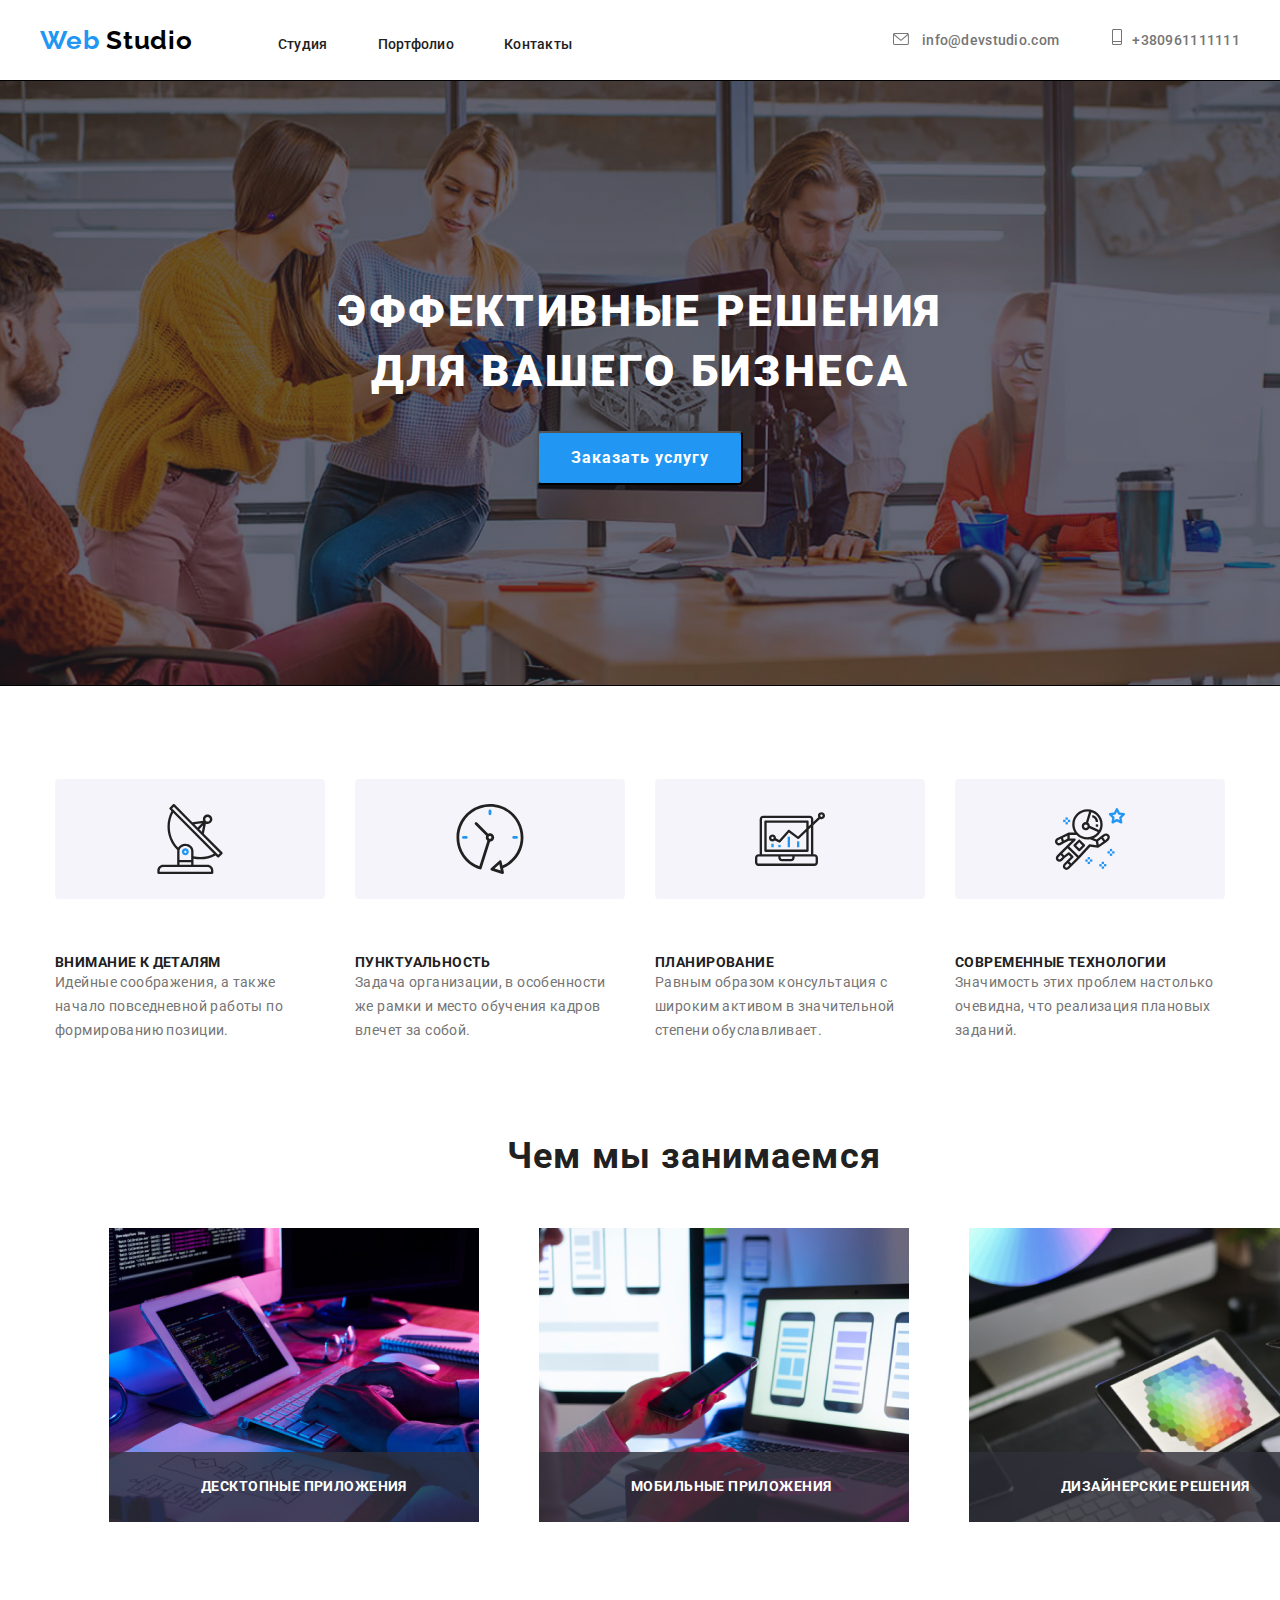
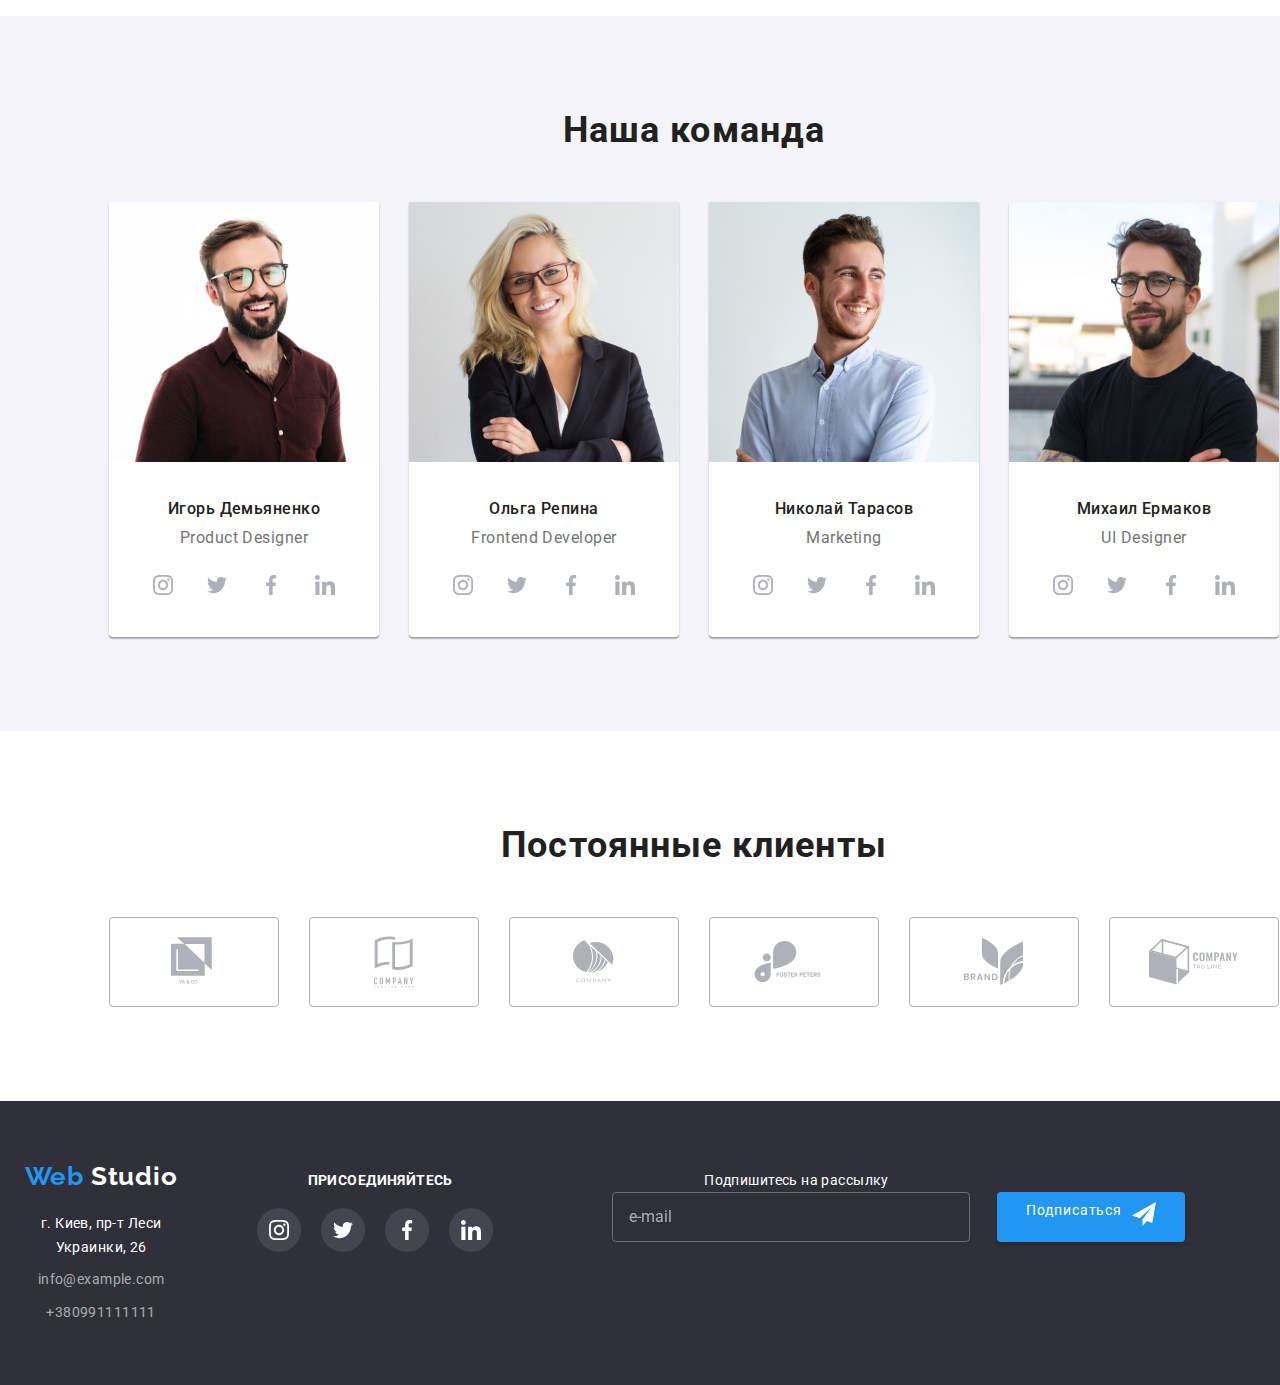
==== index.html @ f8fadd35 "css" ====
<!DOCTYPE html>
<html lang="ru">

<head>
  <meta charset="UTF-8">
  <meta name="viewport" content="width=device-width, initial-scale=1.0">
  <meta http-equiv="X-UA-Compatible" content="ie=edge" />
  <title>Web Studio</title>
  <link href="https://fonts.googleapis.com/css2?family=Raleway:wght@700&family=Roboto:wght@400;500;700;900&display=swap"
    rel="stylesheet">
  <link rel="stylesheet" href="./css/normalize.css">
  <link rel="stylesheet" href="./css/style.css">

</head>

<body>
  <header class="page-head">
    <div class="container flexbox">
      <nav class="navigation">
        <a href="./index.html" class="logo">
          <span class="web">Web</span> Studio
        </a>
        <ul class="menu-list">
          <li class="menu-item">
            <a href="./index.html" class="menu-link">Студия</a>
          </li>
          <li class="menu-item">
            <a href="./portfolio.html" class="menu-link">Портфолио</a>
          </li>
          <li class="menu-item">
            <a href="./ссылка/link3.svg" class="menu-link">Контакты</a>
          </li>
        </ul>
      </nav>
      <div class="contacts-link">
        <a class="contact-item" href="mailto:info@devstudio.com">
          <svg class="mail-icon" width="16" height="12">
            <use xlink:href="./img/sprites.svg#icon-mail"></use>
          </svg> info@devstudio.com
        </a>
        <a class="contact-item" href="tel:+380961111111">
          <svg class="mail-icon" width="10" height="16">
            <use xlink:href="./img/sprites.svg#icon-tel"></use>
          </svg>+380961111111</a>
      </div>
    </div>
  </header>

  <main>
    <section class="title">
      <div class="title-gradient">
        <div class="container">
          <h1 class="page-title">Эффективные решения <br>для вашего бизнеса </h1>
          <button class="btn" data-modal-open>Заказать услугу</button>
        </div>
      </div>
    </section>

    <section class="list">
      <div class="container">
        <ul class="menu-card">
          <li class="list-item">
            <div class="image">
              <svg class="list-icon" width="70" height="70">
                <use class="img-list" href="./img/sprites.svg#icon-antenna" alt="antenna"></use>
              </svg>
            </div>
            <h3 class="list-head">Внимание к деталям</h3>
            <p class="list-text">Идейные соображения, а также начало повседневной работы по формированию позиции.</p>
          </li>
          <li class="list-item">
            <div class="image">
              <svg class="list-icon" width="70" height="70">
                <use class="img-list" href="./img/sprites.svg#icon-clock" alt="clock"></use>
              </svg>
            </div>
            <h3 class="list-head">Пунктуальность</h3>
            <p class="list-text">Задача организации, в особенности же рамки и место обучения кадров влечет за собой.</p>
          </li>
          <li class="list-item">
            <div class="image">
              <svg class="list-icon" width="70" height="70">
                <use class="img-list" href="./img/sprites.svg#icon-diagram" alt="diagram"></use>
              </svg>
            </div>
            <h3 class="list-head">Планирование</h3>
            <p class="list-text">Равным образом консультация с широким активом в значительной степени обуславливает.</p>
          </li>
          <li class="list-item">
            <div class="image">
              <svg class="list-icon" width="70" height="70">
                <use class="img-list" href="./img/sprites.svg#icon-astronaut" alt="astronaut"></use>
              </svg>
            </div>
            <h3 class="list-head">Современные технологии</h3>
            <p class="list-text">Значимость этих проблем настолько очевидна, что реализация плановых заданий.</p>
          </li>
        </ul>
      </div>
    </section>


    <section class="work-menu">
      <div class="container">
        <h2 class="work-title">Чем мы занимаемся</h2>
        <div class="work-adds">
          <ul class="work-list">
            <li class="work-items">
              <h3 class="work-head">ДЕСКТОПНЫЕ ПРИЛОЖЕНИЯ</h3>
              <img class="pic-work" src="./aboutus/1.jpg" width="370" alt="приложения">
            </li>
            <li class="work-items">
              <h3 class="work-head">МОБИЛЬНЫЕ ПРИЛОЖЕНИЯ</h3>
              <img class="pic-work" src="./aboutus/2.jpg" width="370" alt="мобильные приложения">
            </li>
            <li class="work-items">
              <h3 class="work-head">ДИЗАЙНЕРСКИЕ РЕШЕНИЯ</h3>
              <img class="pic-work" src="./aboutus/3.jpg" width="370" alt="дизайн">
            </li>
          </ul>
        </div>
      </div>
    </section>

    <section class="team">
      <div class="container">
        <h2 class="team-head">Наша команда</h2>
        <ul class="team-menu">
          <li class="team-list">
            <img class="team-pic" src="./team/1.jpg" width="270" height="260" alt="">
            <h3 class="head-name">Игорь Демьяненко</h3>
            <p class="team-text">Product Designer</p>
            <ul class="link">
              <li class="team-link">
                <a href="instagram.com" class="icon-link" target="_blank" rel="noopener noreferrer"
                  aria-label="instagram.com">
                  <svg class="social-icon">
                    <use xlink:href="./img/sprites.svg#icon-instagram"></use>
                  </svg>
                </a>
              </li>
              <li class="team-link">
                <a href="twitter.com" class="icon-link" target="_blank" rel="noopener noreferrer"
                  aria-label="twitter.com">
                  <svg class="social-icon">
                    <use xlink:href="./img/sprites.svg#icon-twitter"></use>
                  </svg>
                </a>
              </li>
              <li class="team-link">
                <a href="facebook.com" class="icon-link" target="_blank" aria-label="facebook.com">
                  <svg class="social-icon">
                    <use xlink:href="./img/sprites.svg#icon-facebook"></use>
                  </svg>
                </a>
              </li>
              <li class="team-link">
                <a href="linkedin.com" class="icon-link" target="_blank" aria-label="linkedin.com">
                  <svg class="social-icon">
                    <use xlink:href="./img/sprites.svg#icon-linkedin"></use>
                  </svg>
                </a>
              </li>
            </ul>
          </li>
          <li class="team-list">
            <img class="team-pic" src="./team/2.jpg" width="270" height="260" alt="">
            <h3 class="head-name">Ольга Репина</h3>
            <p class="team-text">Frontend Developer</p>
            <ul class="link">
              <li class="team-link">
                <a href="instagram.com" class="icon-link" target="_blank" rel="noopener noreferrer"
                  aria-label="instagram.com">
                  <svg class="social-icon">
                    <use xlink:href="./img/sprites.svg#icon-instagram"></use>
                  </svg>
                </a>
              </li>
              <li class="team-link">
                <a href="twitter.com" class="icon-link" target="_blank" rel="noopener noreferrer"
                  aria-label="twitter.com">
                  <svg class="social-icon">
                    <use xlink:href="./img/sprites.svg#icon-twitter"></use>
                  </svg>
                </a>
              </li>
              <li class="team-link">
                <a href="facebook.com" class="icon-link" target="_blank" aria-label="facebook.com">
                  <svg class="social-icon">
                    <use xlink:href="./img/sprites.svg#icon-facebook"></use>
                  </svg>
                </a>
              </li>
              <li class="team-link">
                <a href="linkedin.com" class="icon-link" target="_blank" aria-label="linkedin.com">
                  <svg class="social-icon">
                    <use xlink:href="./img/sprites.svg#icon-linkedin"></use>
                  </svg>
                </a>
              </li>
            </ul>
          </li>
          <li class="team-list">
            <img class="team-pic" src="./team/3.jpg" width="270" height="260" alt="">
            <h3 class="head-name">Николай Тарасов</h3>
            <p class="team-text">Marketing</p>
            <ul class="link">
              <li class="team-link">
                <a href="instagram.com" class="icon-link" target="_blank" rel="noopener noreferrer"
                  aria-label="instagram.com">
                  <svg class="social-icon">
                    <use xlink:href="./img/sprites.svg#icon-instagram"></use>
                  </svg>
                </a>
              </li>
              <li class="team-link">
                <a href="twitter.com" class="icon-link" target="_blank" rel="noopener noreferrer"
                  aria-label="twitter.com">
                  <svg class="social-icon">
                    <use xlink:href="./img/sprites.svg#icon-twitter"></use>
                  </svg>
                </a>
              </li>
              <li class="team-link">
                <a href="facebook.com" class="icon-link" target="_blank" aria-label="facebook.com">
                  <svg class="social-icon">
                    <use xlink:href="./img/sprites.svg#icon-facebook"></use>
                  </svg>
                </a>
              </li>
              <li class="team-link">
                <a href="linkedin.com" class="icon-link" target="_blank" aria-label="linkedin.com">
                  <svg class="social-icon">
                    <use xlink:href="./img/sprites.svg#icon-linkedin"></use>
                  </svg>
                </a>
              </li>
            </ul>
          </li>
          <li class="team-list">
            <img class="team-pic" src="./team/4.jpg" width="270" height="260" alt="">
            <h3 class="head-name">Михаил Ермаков</h3>
            <p class="team-text">UI Designer</p>
            <ul class="link">
              <li class="team-link">
                <a href="instagram.com" class="icon-link" target="_blank" rel="noopener noreferrer"
                  aria-label="instagram.com">
                  <svg class="social-icon">
                    <use xlink:href="./img/sprites.svg#icon-instagram"></use>
                  </svg>
                </a>
              </li>
              <li class="team-link">
                <a href="twitter.com" class="icon-link" target="_blank" rel="noopener noreferrer"
                  aria-label="twitter.com">
                  <svg class="social-icon">
                    <use xlink:href="./img/sprites.svg#icon-twitter"></use>
                  </svg>
                </a>
              </li>
              <li class="team-link">
                <a href="facebook.com" class="icon-link" target="_blank" rel="noopener noreferrer"
                  aria-label="facebook.com">
                  <svg class="social-icon">
                    <use xlink:href="./img/sprites.svg#icon-facebook"></use>
                  </svg>
                </a>
              </li>
              <li class="team-link">
                <a href="linkedin.com" class="icon-link" target="_blank" aria-label="linkedin.com">
                  <svg class="social-icon">
                    <use xlink:href="./img/sprites.svg#icon-linkedin"></use>
                  </svg>
                </a>
              </li>
            </ul>
          </li>
        </ul>
      </div>
    </section>

    <section class="client-list">
      <div class="container">
        <h2 class="client-head">Постоянные клиенты</h2>
        <ul class="client-main">
          <li class="client-item">
            <a href="#" class="client-menu" target="_blank" rel="noopener noreferrer" aria-label="ссылка на YA&CO" YA&CO
              company>
              <svg class="client-link" width="45" height="50">
                <use xlink:href="./img/sprites.svg#icon-logo1"></use>
              </svg>
            </a>
          </li>
          <li class="client-item">
            <a href="#" class="client-menu" target="_blank" rel="noopener noreferrer"
              aria-label="ссылка на Tagline here company">
              <Tagline here company>
                <svg class="client-link" width="40" height="52">
                  <use xlink:href="./img/sprites.svg#icon-logo2"></use>
                </svg>
            </a>
            </a>
          </li>
          <li class="client-item">
            <a href="#" class="client-menu" target="_blank" rel="noopener noreferrer" aria-label="ссылка на Company">
              <Company>
                <svg class="client-link" width="41" height="43">
                  <use xlink:href="./img/sprites.svg#icon-logo3"></use>
                </svg>
            </a>
            </a>
          </li>
          <li class="client-item">
            <a href="#" class="client-menu" target="_blank" rel="noopener noreferrer"
              aria-label="ссылка на Foster Peters">
              <Foster Peters>
                <svg class="client-link" width="80" height="42">
                  <use xlink:href="./img/sprites.svg#icon-logo4"></use>
                </svg>
            </a>
            </a>
          </li>
          <li class="client-item">
            <a href="#" class="client-menu" target="_blank" rel="noopener noreferrer" aria-label="ссылка на Brand">
              <Brand>
                <svg class="client-link" width="59" height="47">
                  <use xlink:href="./img/sprites.svg#icon-logo5"></use>
                </svg>
            </a>
            </a>
          </li>
          <li class="client-item">
            <a href="#" class="client-menu" target="_blank" rel="noopener noreferrer"
              aria-label="ссылка на Tagline Company">
              <Tagline Company>
                <svg class="client-link" width="89" height="46">
                  <use xlink:href="./img/sprites.svg#icon-logo6"></use>
                </svg>
            </a>
            </a>
          </li>
        </ul>
      </div>
    </section>
  </main>

  <footer class="info-list">
    <div class="container-footer">

      <div class="logo-footer">
        <a href="./index.html" class="logo2">
          <span class="web">Web</span> Studio
        </a>
        <address class="contact-main">
          <ul class="adress-main">
            <li class="footer-adress">
              <a href="" class="adress-link">г. Киев, пр-т Леси Украинки, 26</a></li>
            <li class="footer-adress">
              <a href="mailto:info@example.com" class="mail">info@example.com</a></li>
            <li class="footer-adress">
              <a href="tel:+380991111111" class="phone">+380991111111</a></li>
          </ul>
        </address>
      </div>

      <div class="join-footer">
        <b class="join-head">Присоединяйтесь</b>
        <ul class="info-link">
          <li class="link-footer">
            <a href="http://www.instagram.com" class="icon-footer" target="_blank" aria-label="instagram link">
              <svg class="social-footer" width="20" height="20">
                <use xlink:href="./img/sprites.svg#icon-instagram-footer"></use>
              </svg>
            </a>
          </li>
          <li class="link-footer">
            <a href="http://www.twitter.com" class="icon-footer" target="_blank" aria-label="twitter link">
              <svg class="social-footer" width="20" height="20">
                <use xlink:href="./img/sprites.svg#icon-twitter-footer"></use>
              </svg>
            </a>
          </li>
          <li class="link-footer">
            <a href="http://www.facebook.com" class="icon-footer" target="_blank" aria-label="facebook link">
              <svg class="social-footer" width="20" height="20">
                <use xlink:href="./img/sprites.svg#icon-facebook-footer"></use>
              </svg>
            </a>
          </li>
          <li class="link-footer">
            <a href="http://www.linkedin.com" class="icon-footer" target="_blank" aria-label="linkedin link">
              <svg class="social-footer" width="20" height="20">
                <use xlink:href="./img/sprites.svg#icon-linkedin-footer"></use>
              </svg>
            </a>
          </li>
        </ul>
      </div>
      <div class="register-form">
        <div class="mail-form">
          <label class="register-text" for="mail-sign">Подпишитесь на рассылку</label>
          <input class="mail-reg" type="mail" name="mail" id="mail" placeholder="e-mail">
        </div>
        <button type="button-reg" class="button-reg">Подписаться
        </button>
      </div>


    </div>
  </footer>

  <div class="backdrop is-hidden" data-modal>
    <div class="modal">
      <button class="btn-close" data-modal-close type="button">
        <svg class="close" width="11" height="11">
          <use xlink:href="./modal-view/sprite.svg#close"></use>
        </svg>
      </button>
      <form class="modal-form" autocomplete="off">
        <b class="modal-title">Оставьте свои данные, мы вам перезвоним</b>

        <div class="modal-name">
          <label class="modal-marker">
            <span class="marker-name">Имя</span>
            <div class="modal-input">
              <input type="name" name="name" id="name" class="form-input">
              <svg class="modal-icon" width="18" height="18">
                <use xlink:href="./modal-view/sprite.svg#name"></use>
              </svg>
            </div>
          </label>
        </div>

        <div class="modal-name">
          <label class="modal-marker">
            <span class="marker-name">Телефон</span>
            <div class="modal-input">
              <input type="phone" name="phone" id="phone" class="form-input">
              <svg class="modal-icon" width="18" height="18">
                <use xlink:href="./modal-view/sprite.svg#phone"></use>
              </svg>
            </div>
          </label>
        </div>

        <div class="modal-name">
          <label class="modal-marker">
            <span class="marker-name">Почта</span>
            <div class="modal-input">
              <input type="mail" name="mail" id="mail" class="form-input">
              <svg class="modal-icon" width="18" height="18">
                <use xlink:href="./modal-view/sprite.svg#mail"></use>
              </svg>
            </div>
          </label>
        </div>


        <div class="modal-name">
          <label class="modal-marker">
            <span class="marker-name">Комментарий</span>
            <textarea class="comm-text" name="comm" id="comm" rows="5" placeholder="Введите текст"></textarea>
          </label>
        </div>

        <label class="agreement">
          <input class="checkbox" type="checkbox">
          <span class="agree-box"></span>
          <span class="label">Соглашаюсь с рассылкой и принимаю <a href="#" class="agree">Условия договора</a></span>
        </label>

        <button class="style-btn" type="submit">Отправить</button>

      </form>


    </div>
  </div>
  <script src=" ./js/modal.js"></script>
  <script>
    (() => {
      document
        .querySelector('.form')
        .addEventListener('submit', e => {
          e.preventDefault();

          new FormData(e.currentTarget).forEach((value, name) =>
            console.log(`${name}: ${value}`),
          );
        });
    })();
  </script>


</body>

</html>
---- css/style.css ----
/* font-family: "Roboto", sans-serif; 
font-family: 'Raleway', sans-serif;*/
*,
*:before,
*:after {
  box-sizing: border-box;
  padding: 0%;
  margin: 0%;
}



  body {
    font-family: "Roboto";
    font-size: 14px;
    line-height: 24px;
    letter-spacing: 0.03em;
    color: #757575;
  }

  .container {
    width: 1200px;
    padding-left: 15px;
    padding-right: 15px;
    margin-right: auto;
    margin-left: auto;
  }

  .logo {
   font-family: "Raleway";
   font-style: normal;
   font-weight: 700;
   font-size: 26px;
   line-height: 1.19;
   letter-spacing: 0.03em;
   color: black;
   text-decoration: none;
   margin-right: 85px;
   align-items: center;
    
  } 
  

  .web {
    color: #2196F3;
  }    

  .menu-link {
    display: inline-block;
    position: relative;
    font-weight: 500;
    font-size: 14px;
    line-height: 1.142;
    letter-spacing: 0.02em;
    color: #212121;
    text-decoration: none;
  }

  .menu-link::before {
display: block;
position: absolute;
content: "";
height: 4px;
width: 0;
background-color: #2196F3;
transition: right .5s ease-in-out, left .5s ease-in-out;
left: 50%;
top: 40px;
}

.menu-link::after {
  display: block;
position: absolute;
content: "";
height: 4px;
width: 0;
background-color: #2196F3;
transition: right .5s ease-in-out;
left: 50%;
top: 40px;
}

.menu-link:hover::before{
  width: 50%;
  left: 0;
  }
  .menu-link:hover::after{
  width: 50%;
  }


  

  .menu-link:hover,
  .menu-link:focus {
    color: #2196F3;
    transition: 250ms;
    transition-timing-function: cubic-bezier(0.4, 0, 0.2, 1);
  }

  .menu-list {
      list-style: none;
      display: flex;
      width: 122px;
      height: 16px;
      left: 1263px;
      top: 32px;
  }

  .navigation {
    display: flex;
    align-items: center;
    margin-right: auto; 
    padding-bottom: 25px;
    padding-top: 25px;
  }


  .menu-item:not(:last-child) {
    margin-right: 50px;
  }

  .mail-icon {
    display: inline-flex;
    margin-right: 10px;
  }

  .contact-item:hover {
    fill: #2196F3;
    transition: 250ms;
    transition-timing-function: cubic-bezier(0.4, 0, 0.2, 1);
  }

  .flexbox {
    display: flex;
    justify-content: flex-end;
    align-items: center;
    padding: 0;
  }

  .contact-item {
    font-family: "Roboto";
    font-style: normal;
    font-weight: 500;
    font-size: 14px;
    line-height: 16px;
    letter-spacing: 0.02em;
    color: #757575;
    fill: #757575;
    text-decoration: none;
    cursor: pointer;
    
  }

  .contact-item:hover {
    color: #2196F3;
    transition: 250ms;
    transition-timing-function: cubic-bezier(0.4, 0, 0.2, 1);
  }

  .contact-item:not(:last-child) {
    margin-right: 50px;
  }


  .contacts-link:hover,
  .contacts-link:focus {
    color: #2196F3;
    transition: 250ms;
    transition-timing-function: cubic-bezier(0.4, 0, 0.2, 1);
  }

  .main {
    border: 1px solid #ECECEC;
    transform: translateY(-1px);
  }

  .page-title {
   font-family: "Roboto";
   font-style: normal;
   font-weight: 900;
   font-size: 44px;
   line-height: 60px;
   letter-spacing: 0.06em;
   text-transform: uppercase;
   color: #FFFFFF;
   margin: 0px;
   padding-bottom: 30px;
  }

  .title {
    margin-right: auto;
    margin-left: auto;
    outline: 1px solid black;
    background-color: black;
    background-image: linear-gradient(to right, rgba(47, 48, 58, 0.4), rgba(47, 48, 58, 0.4)),
    url(../main-pic/1.jpg);

    background-repeat: no-repeat;
    background-position: center;
    background-size: cover;

    text-align: center;
    padding-top: 200px;
    padding-bottom: 200px;
  }

  

  .btn {
    font-family: "Roboto";
    font-style: normal;
    font-weight: bold;
    font-size: 16px;
    line-height: 1.875;
    letter-spacing: 0.06em;
    color: #FFFFFF;
    background:  #2196F3;
    box-shadow: 0px 4px 4px rgba(0, 0, 0, 0.15);
    border-radius: 4px;
    text-decoration: none;
    padding: 10px 32px;
    overflow: hidden;

  }

  

  .list {
    padding-top: 94px;
  }
  
  .list-head {
    font-weight: bold;
    font-size: 14px;
    line-height: 1.142;
    letter-spacing: 0.03em;
    text-transform: uppercase;
    color: #212121;
    padding-top: 55px;
  }

  .list-item {
  width: calc((100% - 30px * 3) /4);
  
  }

  .image {
    display: flex;
    background: #F5F4FA;
  border-radius: 4px;
  width: 270px;
  height: 120px;
  align-items: center;
  }

  .img-list {
    display: inline-flex;
    justify-content: center;
    align-items: center;
    
  }

  .list-icon {
    display: block;
    justify-content: center;
    margin: auto;

  }

  .list-item:not(:last-child) {
    margin-right: 30px;
  }

  

  .list-text {
    font-family: "Roboto";
    font-style: normal;
    font-weight: normal;
    font-size: 14px;
    line-height: 24px;
    letter-spacing: 0.03em;
    color: #757575;
  }



  .menu-card {
    list-style: none;
    display: flex;
    justify-content: center;
  }
   

  .work-title {
    font-family: "Roboto";
    font-size: 36px;
    line-height: 1.16;
    letter-spacing: 0.03em;
    color: #212121;
    text-align: center;
    margin-bottom: 50px;
  }


  .work-head .work-list {
    font-family: "Roboto";
    font-size: 14px;
    line-height: 1.14px;
    letter-spacing: 0.03em;
    color: #FFFFFF;
    text-align: center;
    text-transform: uppercase;
  }


  .work-list {
    display: flex;
  }

  .work-list .work-items:not(:last-child) {
   margin-right: 30px;
  }

  .work-list .work-items {
    position: relative;
    z-index: 2;
    height: 294px;
    margin-right: 30px;
    list-style-type: none;
  }

  .work-list .work-items:last-child {
    margin-right: 0;
  }

  
  .work-list .work-items::after {
    position: absolute;
    content: "";
    bottom: 0;
    left: 0;
    width: 370px;
    height: 70px;
    background-color: rgba(47, 48, 58, 0.8);

  }
  

  .work-head {
    position: absolute;
    bottom: 27px;
    left: 23%;
    z-index: 1;
    margin: 0;

    font-weight: 700;
    font-size: 14px;
    line-height: 1.14;
    text-align: center;
    text-transform: uppercase;
    color: white;
    

  }

  .work-menu {
    
    padding: 94px;
  }

  .pic-work {
    margin-right: 30px;
  }

  .team {
    background: #F5F4FA;
    padding: 94px;
  }

  .team-head {
    font-family: "Roboto";
    font-size: 36px;
    line-height: 1.166;
    letter-spacing: 0.03em;
    color: #212121;
    margin-bottom: 50px;
    text-align: center;
  }

  .team-menu {
    list-style: none;
    display: flex;
  }

  .team-list:not(:last-child) {
    margin-right: 30px;
  }

  .team-list {
    width: calc((100% - 30px * 3) /4);
    background: #FFFFFF;

    box-shadow: 0px 1px 3px rgba(0, 0, 0, 0.12), 0px 1px 1px rgba(0, 0, 0, 0.14), 0px 2px 1px rgba(0, 0, 0, 0.2);
    border-radius: 0px 0px 4px 4px;
  }

  .link { 
    display: flex;
    list-style-type: none;
    justify-content: center;
    padding-bottom: 30px;
  }


  .icon-link {
    display: inline-flex;
    justify-content: center;
    align-items: center;
    width: 44px;
    height: 44px;
    fill: #AFB1B8;
    background: white;
    border-radius: 50%;
  }
  
  .icon-link:hover {
    background: #2196F3;
    fill: #FFFFFF;
    transition: 250ms;
    transition-timing-function: cubic-bezier(0.4, 0, 0.2, 1);
  }

  .social-icon:hover {
    fill: white;
    transition: 250ms;
    transition-timing-function: cubic-bezier(0.4, 0, 0.2, 1);
  }

  .team-link:not(:last-child) {
    margin-right: 10px;
  }


  .social-icon {
    width: 20px;
    height: 20px;
    transition: 250ms;
    transition-property: all;
    transition-delay: 0s;
    transition-timing-function: cubic-bezier(0.4, 0, 0.2, 1);
  }

 
  
  .head-name {
    font-family: "Roboto";
    font-weight: 500;
    font-size: 16px;
    line-height: 1.187;
    letter-spacing: 0.03em;
    color: #212121;
    padding-top: 30px;
    text-align: center;
    
}


.team-text {
    font-family: "Roboto";
    font-style: normal;
    font-weight: normal;
    font-size: 16px;
    line-height: 1.187;
    letter-spacing: 0.03em;
    color: #757575;
    padding-top: 10px;
    text-align: center;
    padding-bottom: 16px;
}

.client-head {
    font-family: "Roboto";
    font-style: normal;
    font-size: 36px;
    line-height: 1.166;
    letter-spacing: 0.03em;
    color: #212121;
    margin-bottom: 50px;
    text-align: center;

}

.client-list {
  padding: 94px;
}

.client-item:not(:last-child) {
margin-right: 30px;
}

.client-item {
  display: inline-flex;
  justify-content: center;
  align-items: center;
  border: 1px solid #AFB1B8;
box-sizing: border-box;
border-radius: 4px;
width: calc((100% - 30px * 5) /6);
height: 90px;
cursor: pointer;
}




.client-item:hover {
  border: 2px solid #2196F3;
}

.client-item:hover .client-link,
.client-menu:focus .client-link {
  fill: #2196F3;
}



.client-link {
  fill: #AFB1B8;
  vertical-align: middle;
}





.client-main {
    list-style: none;
    display: flex;
    align-items: center;
}



.info-link {
  display: flex;
  margin-bottom: 24px;
  justify-content: flex-start;
  color: var(--secondary-text-color);
  list-style-type: none;

}

.container-footer .info-link {
  margin-bottom: 0;


}

.link-footer:not(:last-child) {
  margin-right: 10px;

}


footer {
  background-color: #2F303A;
}

.container-footer {
    display: flex;
    align-items: baseline;
    justify-content: flex-start;   
    padding: 60px 15px;
    width: 1200px;
    justify-content: center;
    text-align: center;
    
}

.contact-main,
.adress-link,
.join-head,
.container-footer,
.icon-footer {
  font-style: normal;
    color: white;
    transition: background-color 250ms var(--timing-function);
}

.logo-footer {
  margin-right: 70px;
  
}

.container-footer .logo2 {
  margin: 0;
    margin-bottom: 20px;
    font-weight: bold;
    font-size: 26px;
    line-height: 1.19;
    letter-spacing: 0.03em;
    color: white
}

.contact-main:not(:last-child) {
  width: calc((50% - 45px)/2);
  margin-right: 30px;
}


.icon-footer {
  display: inline-flex;
  width: 44px;
  height: 44px;
  border-radius: 50%;
  margin-right: 10px;
  background: rgba(255, 255, 255, 0.1);
  transition: 250ms;
  transition-property: all;
    transition-delay: 0s;
    transition-timing-function: cubic-bezier(0.4, 0, 0.2, 1);
}

.social-footer {
  display: inline-flex;
  justify-content: center;
  margin: auto;
  
}

.icon-footer:hover {
  background: #2196F3;
  transition: 250ms;
    transition-timing-function: cubic-bezier(0.4, 0, 0.2, 1);
}

.icon-footer:not(:last-child) {
  margin-right: 10px;
}

.mail,
.phone {
    font-family: "Roboto";
    font-style: normal;
    font-weight: normal;
    font-size: 14px;
    line-height: 1.714;
    letter-spacing: 0.03em;
    color: rgba(255, 255, 255, 0.6);
    text-decoration: none;
    padding-top: 9px;

}

.adress-main {
    list-style: none;

}

.contact-main {
    font-size: 14px;
    line-height: 1.71;
    /*outline: solid 2px tan ;*/
}

.footer-adress:not(:last-child) {
  margin-bottom: 9px;
}

.adress-link {
    font-family: "Roboto";
    font-style: normal;
    font-weight: normal;
    font-size: 14px;
    line-height: 1.714;
    letter-spacing: 0.03em;
    color: #FFFFFF;
    text-decoration: none;

}


.join-head {
    font-family: "Roboto";
    font-style: normal;
    font-size: 14px;
    line-height: 1.142;
    letter-spacing: 0.03em;
    text-transform: uppercase;
    color: #FFFFFF;
    padding-bottom: 20px;
    display: block;
    
}


.footer-mail {
  font-family: "Roboto";
    font-style: normal;
    font-size: 14px;
    line-height: 1.142;
    letter-spacing: 0.03em;
    text-transform: uppercase;
    color: #FFFFFF;
}

.button-list {
    font-family: "Roboto";
    font-style: normal;
    font-weight: 500;
    font-size: 16px;
    line-height: 26px;
    text-align: center;
    letter-spacing: 0.03em;
    color: #212121;
    background: #F5F4FA;

    padding: 6px 22px;
    border-radius: 4px;
    border: 0px;


    transition: 250ms;
    transition-property: all;
    transition-delay: 0s;
    transition-timing-function: cubic-bezier(0.4, 0, 0.2, 1);
    
}

.logo2 {
  font-family: "Raleway";
  font-style: normal;
  font-weight: 700;
  font-size: 26px;
  line-height: 1.19;
  letter-spacing: 0.03em;
  color: white;
  text-decoration: none;
  align-items: center;
  display: block;
  margin-bottom: 20px;

}





.button-list:hover,
.button-list:focus {
    color: white;
    background: #2196F3;
    transition: 250ms;
    transition-timing-function: cubic-bezier(0.4, 0, 0.2, 1);
}

.button {
  padding: 94px;
}

.btn-list {
  margin-right: 8px;
  list-style-type: none;
}

.btn-list:last-child {
  margin-right: 0px;
}

.button-link {
  display: flex;
  justify-content: center;
  margin-bottom: 50px;
}


.portfolio-list {
    display: flex;
    flex-wrap: wrap;
    
}

.portfolio-overlay {
   position: relative;
   overflow: hidden;
   
}



.flex-container {
  display: flex;
  flex-wrap: wrap;
}


.container-element {
margin-right: 30px;
width: 370px;
margin-bottom: 30px;
background-color: white;
list-style-type: none;
cursor: pointer;
  transition: 250ms;
    transition-timing-function: cubic-bezier(0.4, 0, 0.2, 1);
}


.container-element:hover {
  box-shadow: 0px 1px 1px rgba(0, 0, 0, 0.12), 0px 4px 4px rgba(0, 0, 0, 0.06), 1px 4px 6px rgba(0, 0, 0, 0.16);

  transition: 250ms;
    transition-timing-function: cubic-bezier(0.4, 0, 0.2, 1);
}


.container-element:hover .port-main {
  transform: translateY(0);
}

.container-element:nth-child(3n + 0) {
  margin-right: 0;

}


.port-main {
  position: absolute;
  top: 0;
  left: 0;
  width: 100%;
  height: 100%;
  background-color: rgba(33, 150, 243, 0.9);
  padding: 63px 24px;
  font-weight: 400;
  font-size: 18px;
  line-height: 1.56;
  color: white;

  transform: translateY(100%);
  transition: 250ms; 
  transition-timing-function: cubic-bezier(0.4, 0, 0.2, 1);

}

.port-main:hover {
  transition: 250ms; 
  transition-timing-function: cubic-bezier(0.4, 0, 0.2, 1);
}

.port-main p {
  margin: 0;

}

.portfolio-overlay:hover > .port-main {
    opacity: 1;
    transition: opacity 0.3s;
    transition: 250ms; 
    transition-timing-function: cubic-bezier(0.4, 0, 0.2, 1);

  }




.img-cards {
  display: block;
}

.portfolio-item {
  border-top: none;
  box-sizing: inherit;
  padding: 0;
  padding-top: 20px;
  padding-bottom: 20px;
  padding-right: 24px;
  padding-left: 24px;
  
  background: white;
  border: 1px solid #EEEEEE;
box-sizing: border-box;
}

.portfolio-item:hover {
  box-shadow: 0px 1px 1px rgba(0, 0, 0, 0.12), 0px 4px 4px rgba(0, 0, 0, 0.06), 1px 4px 6px rgba(0, 0, 0, 0.16);
  transition: 250ms;
  transition-timing-function: cubic-bezier(0.4, 0, 0.2, 1);

}

.portfolio-menu:nth-child(3n) {
  margin-right: 0;
}

.portfolio-menu:nth-last-child(-n + 3) {
  margin-bottom: 0px;
}


.register-form {
  
  display: flex;
  align-items: flex-end;
  width: calc(50%-15px);

}

.mail-reg {
  width: 358px;
  height: 50px;
  font-size: 16px;
  line-height: 1.25;
  background: transparent;


  padding: 0;
  padding-left: 16px;
  margin-right: 12px;


  border: 1px solid rgba(255, 255, 255, 0.3);
  box-sizing: border-box;
  filter: drop-shadow(0px 4px 4px rgba(0, 0, 0, 0.15));
  border-radius: 4px;
}

.mail-form input::placeholder {
  color: rgba(255, 255, 255, 0.6);
}

.mail-form {
  margin-left: 93px;
}

.register-form .button-reg {
  margin: 0;
  display: inline-flex;
  margin-left: auto;


  padding: 10px 29px;
  letter-spacing: 0.06em;

  width: 200px;
  height: 50px;
  box-shadow: 0px 4px 4px rgba(0, 0, 0, 0.15);
  border-radius: 4px;

  border: 0;
}

.register-form .button-reg::after {
  content: "";
  width: 24px;
  height: 24px;
  background-image: url("../footer-icon/send.svg");
  margin-left: 10px;
}


.portfolio-head {
    margin-top: 0px;
    margin-bottom: 4px;
    color: #212121;
    font-weight: 700;
    font-size: 18px;
    line-height: 2;
    letter-spacing: 0.06em;
    
}

.button-reg {
  background: #2196F3;
box-shadow: 0px 4px 4px rgba(0, 0, 0, 0.15);
border-radius: 4px;
color: #FFFFFF;
width: 200px;
height: 50px;
}

.text-list {
    font-family: "Roboto";
    font-style: normal;
    font-weight: normal;
    font-size: 16px;
    line-height: 1.875;
    color: #757575;
    letter-spacing: 0.03em;
    margin-top: 0;
    margin-bottom: 0;
    
}

/*Modal*/
.backdrop {
  position: fixed;
  top: 0;
  left: 0;
  right: 0;
  bottom: 0;
  background-color: rgba(0, 0, 0, 0.2);
  z-index: 100%;
  opacity: 1;
  transition: opacity 250ms var(--timing-function);
}

.backdrop.is-hidden {
  visibility: hidden;
  pointer-events: none;
  opacity: 0;
}

.backdrop.is-hidden .modal {
  transform: translate(-50%, -50%) scale(0.1);
}

.modal {
  position: absolute;
  top: 50%;
  left: 50%;
  width: 100%;
  max-width: 581px;
  height: 581px;
  background: #ffffff;
  box-shadow: 0px 1px 3px rgba(0, 0, 0, 0.12), 0px 1px 1px rgba(0, 0, 0, 0.14), 0px 2px 1px rgba(0, 0, 0, 0.2);
  border-radius: 4px;
  transform: translate(-50%, -50%) scale(1);
  opacity: 1;
  transition: transform 500ms var(--timing-function),
    opacity 500ms var(--timing-function);


}

.close {
  fill: #000000;
  width: 11px;
  height: 11px;
  transition: 250ms cubic-bezier(0.4, 0, 0.2, 1);

}

.close:hover {
  fill: #2196F3;
}

.is-hidden {
  opacity: 0;
  pointer-events: none;

}

.btn-close:focus .close {
  fill: #2196F3;

}

.btn-close:focus {
  outline: 0;
    box-shadow: 0 0 1pt 1pt var(--accent-color);
}

.modal-form {
    display: flex;
    flex-direction: column;
    width: 528px;
    margin: 0;
    margin-right: auto;
    margin-left: auto;
    padding: 40px;
    align-self: center;
}

.btn-close {
  position: absolute;
  top: 8px;
  right: 8px;
  width: 30px;
  height: 30px;
  justify-content: center;
  align-items: center;
  border-radius: 50%;

  background: #FFFFFF;
  border: 1px solid rgba(0, 0, 0, 0.1);
  cursor: pointer;
}

.modal-name {
  width: 448px;
  margin-top: 12px;
  /*outline: 1px solid orangered; */
  margin-left: auto;
  margin-right: auto;
}

.modal-marker {
  margin-bottom: 4px;
  font-size: 12px;
  line-height: 1.17;
  letter-spacing: 0.01em;
  color: var(--secondary-text-color);
}

.marker-name {
  margin-bottom: 4px;
}

.modal-icon {
    position: absolute;
    left: 16px;
    top: 50%;
    transform: translateY(-50%);
    margin-right: 15px;
}

.modal-input:focus-within > .form-input {
  border: 1px solid var(--accent-color);
}

.modal-input:focus-within > .modal-icon {
  fill: var(--accent-color);
}

.modal-name textarea::placeholder {
  font-size: 14px;
  line-height: 1.16;
  letter-spacing: 0.01em;
  color: rgba(117, 117, 117, 0.5);
} 

.modal-name:focus-within > textarea {
  border: 1px solid var(--accent-color);
}

.modal-title {
font-weight: bold;
font-size: 20px;
line-height: 1.15px;
letter-spacing: 0.03em;
margin-bottom: 12px;
text-align: center;
color: #212121;
}

.modal-name {
    position: relative;
    display: flex;
    flex-direction: column;
    margin-bottom: 10px;
}

.modal-name:nth-child(5) {
  margin-bottom: 20px;
}

textarea,
.form-input {
    display: block;
    resize: none;
    outline: none;
    margin: 0;
    width: 100%;
    padding: 12px 16px;
    border: 1px solid rgba(33, 33, 33, 0.2);
    box-sizing: border-box;
    border-radius: 4px;
    font-size: 14px;
    letter-spacing: 0.01em;
}

.form-input {
  padding-left: 42px;
  font-size: 14px;
}

.form-input:valid:required:not(:placeholder-shown) {
  color: var(--primary-text-color);
}

.form-input:invalid:required:not(:placeholder-shown) {
  color: red;
}

.form-input::placeholder {
  color: rgba(117, 117, 117, 0.5);
}

/* .modal-list li {
  display: inline-flex;
  align-items: center;
}
*/

.modal-list label {
  font-size: 14px;
  line-height: 1.7;
  letter-spacing: 0.03em;
  display: inline-flex;

  color: #757575
}

.modal-list input [type="checkbox"] {
  margin-right: 7px;
}


.agreement {
    display: flex;
    align-items: center;
    margin-left: 13px;
    margin-bottom: 30px;
    font-size: 14px;
    line-height: 24px;
    letter-spacing: 0.03em;
    text-align: center;
    color: var(--secondary-text-color);
}

.checkbox:checked {
  position: absolute;
  width: 1px;
  height: 1px;
  margin: -1px;
  border: 0;
  padding: 0;
  clip: rect(0 0 0 0);
  overflow: hidden;
  left: 36.75%;
right: 62.25%;
top: 64.75%;
bottom: 33.79%;

background: #212121;
} 

.checkbox:checked {
  background-image: url(../modal-view/Vector.svg);
  border-color: var(--accent-color);
    background-color: #212121;
    background-size: contain;
    background-origin: border-box;
}


.agree-box {
  display: inline-block;
  margin-right: 7px;
  width: 16px;
  height: 15px;
  border: 2px solid var(--primary-text-color);
  border-radius: 4px;
  background-image: url(../modal-view/Vector.svg);
  border-color: var(--accent-color);
    background-color: var(--accent-color);
    background-size: contain;
    background-origin: border-box;
}



.agre {
    margin-left: 3px;
    text-decoration: underline;
    color: var(--accent-color);
}

.style-btn {
  position: fixed;
  width: 200px;
  height: 50px;

  background: #2196F3;
box-shadow: 0px 4px 4px rgba(0, 0, 0, 0.15);
border-radius: 4px;
bottom: 30px;
    left: 50%;
    margin-left: -104.5px; 

    font-style: normal;
    font-weight: bold;
    font-size: 16px;
    line-height: 30px;
    /* identical to box height, or 187% */
    
    color: #FFFFFF;
    
}
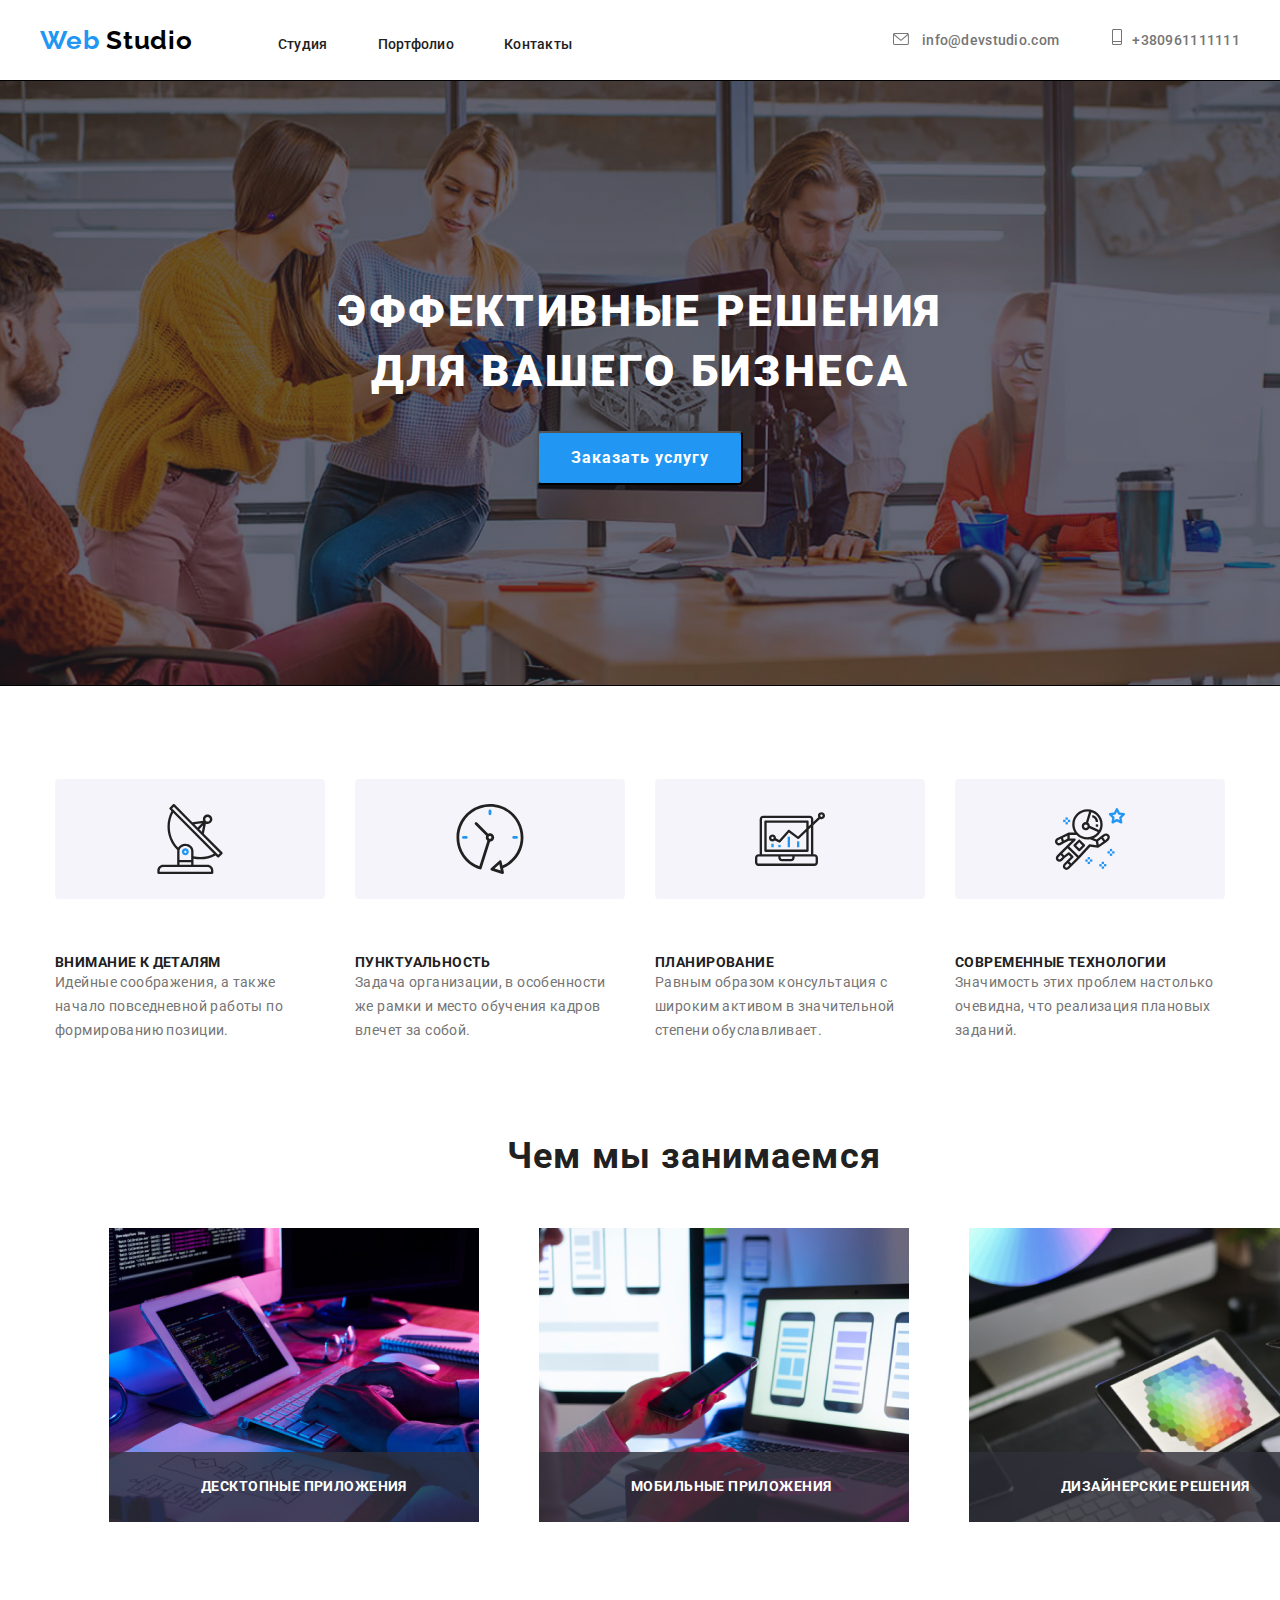
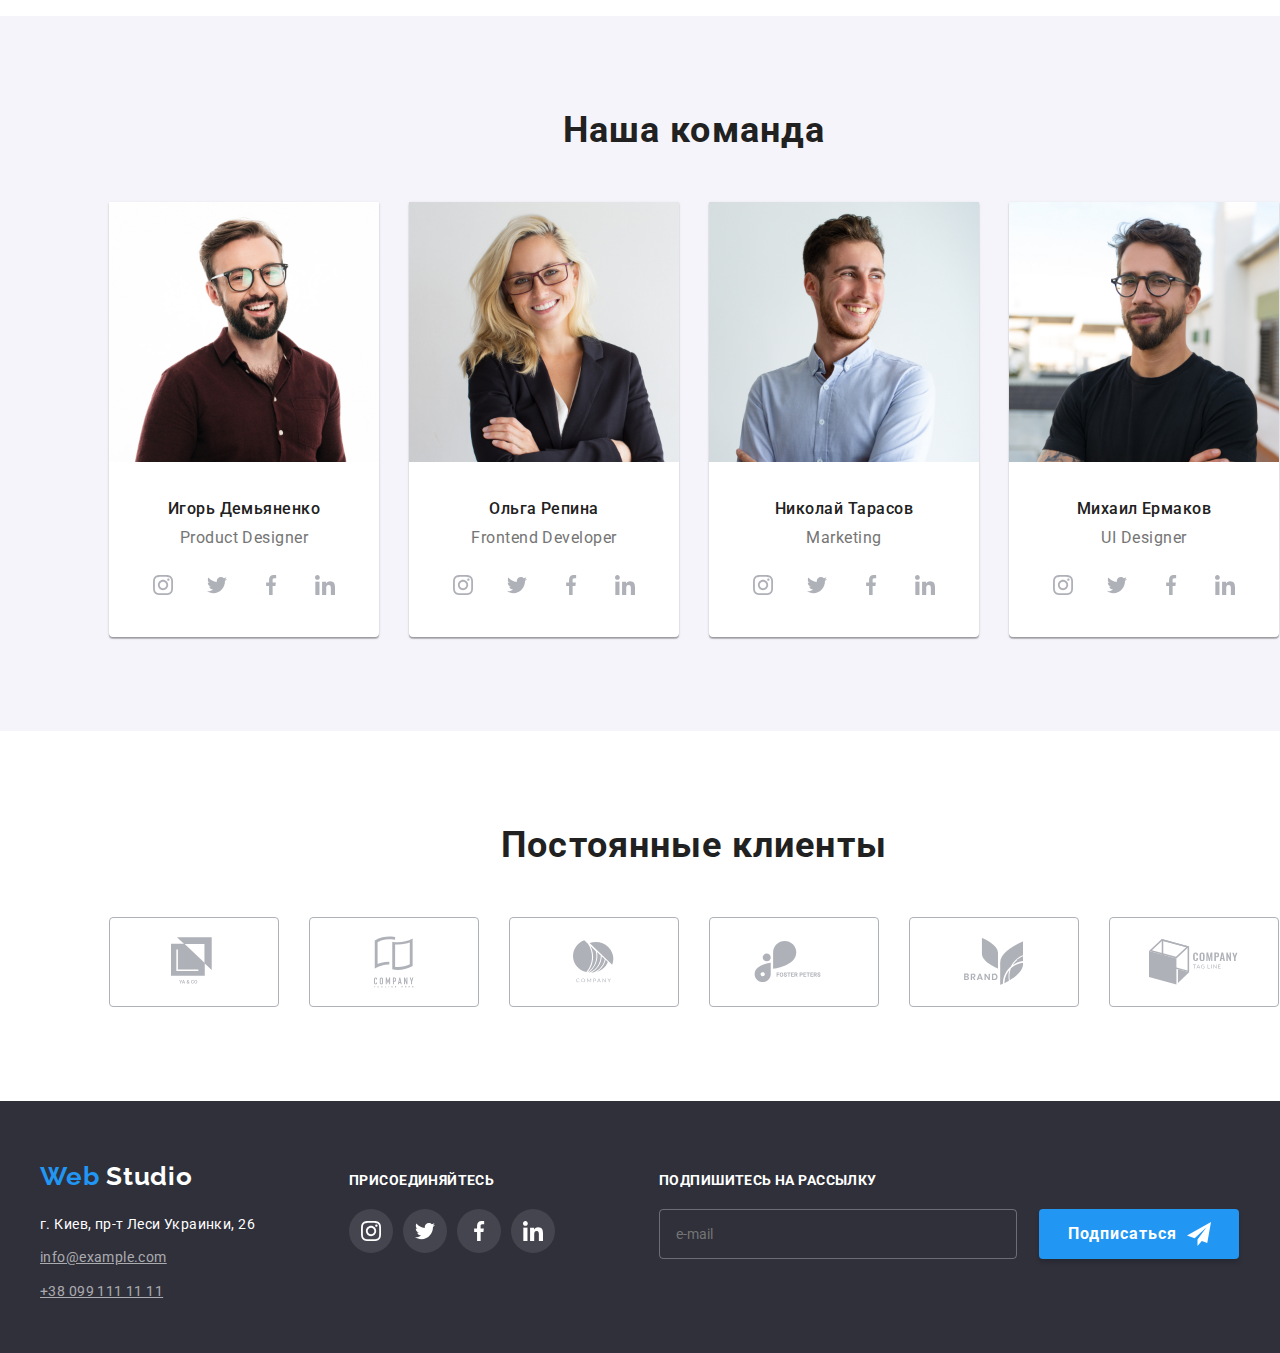
==== commit 9efc5cce: "change modal window" ====
--- a/index.html
+++ b/index.html
@@ -346,20 +346,17 @@
 
   <footer class="info-list">
     <div class="container-footer">
-
       <div class="logo-footer">
         <a href="./index.html" class="logo2">
           <span class="web">Web</span> Studio
         </a>
-        <address class="contact-main">
-          <ul class="adress-main">
-            <li class="footer-adress">
-              <a href="" class="adress-link">г. Киев, пр-т Леси Украинки, 26</a></li>
-            <li class="footer-adress">
-              <a href="mailto:info@example.com" class="mail">info@example.com</a></li>
-            <li class="footer-adress">
-              <a href="tel:+380991111111" class="phone">+380991111111</a></li>
-          </ul>
+        <address>
+          <p class="address">г. Киев, пр-т Леси Украинки, 26</p>
+          <br />
+
+          <a href="mailto:info@example.com" class="footer-contacts">info@example.com</a>
+          <br />
+          <a href="tel:+380991111111" class="footer-contacts">+38 099 111 11 11</a><br />
         </address>
       </div>
 
@@ -397,84 +394,75 @@
         </ul>
       </div>
       <div class="register-form">
-        <div class="mail-form">
-          <label class="register-text" for="mail-sign">Подпишитесь на рассылку</label>
-          <input class="mail-reg" type="mail" name="mail" id="mail" placeholder="e-mail">
-        </div>
-        <button type="button-reg" class="button-reg">Подписаться
-        </button>
-      </div>
-
-
-    </div>
+        <p class="register-text">Подпишитесь на рассылку</p>
+        <form class="footer-form" action="#">
+          <label class="footer-label">
+            <input class="mail-reg" type="mail" placeholder="e-mail">
+          </label>
+          <div class="subscribe-footer">
+            <button type="button-reg" class="button-reg">Подписаться</button>
+          </div>
+        </form>
+
+
+      </div>
   </footer>
 
   <div class="backdrop is-hidden" data-modal>
     <div class="modal">
-      <button class="btn-close" data-modal-close type="button">
-        <svg class="close" width="11" height="11">
-          <use xlink:href="./modal-view/sprite.svg#close"></use>
-        </svg>
-      </button>
-      <form class="modal-form" autocomplete="off">
-        <b class="modal-title">Оставьте свои данные, мы вам перезвоним</b>
-
-        <div class="modal-name">
-          <label class="modal-marker">
-            <span class="marker-name">Имя</span>
-            <div class="modal-input">
-              <input type="name" name="name" id="name" class="form-input">
-              <svg class="modal-icon" width="18" height="18">
-                <use xlink:href="./modal-view/sprite.svg#name"></use>
-              </svg>
-            </div>
-          </label>
-        </div>
-
-        <div class="modal-name">
-          <label class="modal-marker">
-            <span class="marker-name">Телефон</span>
-            <div class="modal-input">
-              <input type="phone" name="phone" id="phone" class="form-input">
-              <svg class="modal-icon" width="18" height="18">
-                <use xlink:href="./modal-view/sprite.svg#phone"></use>
-              </svg>
-            </div>
-          </label>
-        </div>
-
-        <div class="modal-name">
-          <label class="modal-marker">
-            <span class="marker-name">Почта</span>
-            <div class="modal-input">
-              <input type="mail" name="mail" id="mail" class="form-input">
-              <svg class="modal-icon" width="18" height="18">
-                <use xlink:href="./modal-view/sprite.svg#mail"></use>
-              </svg>
-            </div>
-          </label>
-        </div>
-
-
-        <div class="modal-name">
-          <label class="modal-marker">
-            <span class="marker-name">Комментарий</span>
-            <textarea class="comm-text" name="comm" id="comm" rows="5" placeholder="Введите текст"></textarea>
-          </label>
-        </div>
-
-        <label class="agreement">
-          <input class="checkbox" type="checkbox">
-          <span class="agree-box"></span>
-          <span class="label">Соглашаюсь с рассылкой и принимаю <a href="#" class="agree">Условия договора</a></span>
+      <form class="form">
+        <h2 class="modal-title">Оставьте свои данные, мы вам перезвоним</h2>
+
+        <label class="modal-marker">
+          <span class="marker-name">Имя</span>
+          <input type="name" name="name" id="name" class="form-input">
+          <svg class="modal-icon" width="18" height="18">
+            <use xlink:href="./modal-view/sprite.svg#name"></use>
+          </svg>
         </label>
 
-        <button class="style-btn" type="submit">Отправить</button>
-
-      </form>
-
-
+        <label class="modal-marker">
+          <span class="marker-name">Телефон</span>
+          <input type="phone" name="phone" id="phone" class="form-input">
+          <svg class="modal-icon" width="18" height="18">
+            <use xlink:href="./modal-view/sprite.svg#phone"></use>
+          </svg>
+        </label>
+
+        <label class="modal-marker">
+          <span class="marker-name">Почта</span>
+          <input type="mail" name="mail" id="mail" class="form-input">
+          <svg class="modal-icon" width="18" height="18">
+            <use xlink:href="./modal-view/sprite.svg#mail"></use>
+          </svg>
+        </label>
+
+
+        <label class="modal-marker">
+          <span class="marker-name">Комментарий</span>
+          <textarea class="comm-text" name="comm" id="comm" rows="5" placeholder="Введите текст"></textarea>
+        </label>
     </div>
+
+    <label class="agreement">
+      <input class="checkbox" type="checkbox">
+      <span class="agree-box"></span>
+      <span class="label">Соглашаюсь с рассылкой и принимаю
+        <a href="#" class="agree">Условия договора</a>
+      </span>
+    </label>
+
+    <button class="style-btn" type="submit">Отправить</button>
+
+    </form>
+
+    <button class="button-close" data-modal-close>
+      <svg class="icon-close" width="18" height="18">
+        <use xlink:href="../modal-view/sprite.svg#close"></use>
+      </svg>
+    </button>
+
+  </div>
   </div>
   <script src=" ./js/modal.js"></script>
   <script>
--- a/css/style.css
+++ b/css/style.css
@@ -543,158 +543,48 @@
 
 
 
+
+
+
+.icon-footer {
+  display: flex;
+  width: 44px;
+  height: 44px;
+  align-items: center;
+  justify-content: center;
+  fill: #ffffff;
+  background-color: rgba(255, 255, 255, 0.1);
+  border-radius: 50%;
+  transition: border-radius 250ms cubic-bezier(0.4, 0, 0.2, 1),
+    background-color 250ms cubic-bezier(0.4, 0, 0.2, 1),
+    fill 250ms cubic-bezier(0.4, 0, 0.2, 1);
+}
+
+.icon-footer:hover {
+  border-radius: 50%;
+  background-color: #2196F3;
+  fill: white;
+}
+
+
+
+.join-head {
+  color: white;
+  display: block;
+  margin-bottom: 20px;
+
+  font-weight: bold;
+  font-size: 14px;
+  line-height: 1.14;
+  letter-spacing: 0.03em;
+  text-transform: uppercase;
+    
+}
+
 .info-link {
   display: flex;
-  margin-bottom: 24px;
-  justify-content: flex-start;
-  color: var(--secondary-text-color);
-  list-style-type: none;
-
-}
-
-.container-footer .info-link {
-  margin-bottom: 0;
-
-
-}
-
-.link-footer:not(:last-child) {
-  margin-right: 10px;
-
-}
-
-
-footer {
-  background-color: #2F303A;
-}
-
-.container-footer {
-    display: flex;
-    align-items: baseline;
-    justify-content: flex-start;   
-    padding: 60px 15px;
-    width: 1200px;
-    justify-content: center;
-    text-align: center;
-    
-}
-
-.contact-main,
-.adress-link,
-.join-head,
-.container-footer,
-.icon-footer {
-  font-style: normal;
-    color: white;
-    transition: background-color 250ms var(--timing-function);
-}
-
-.logo-footer {
-  margin-right: 70px;
-  
-}
-
-.container-footer .logo2 {
-  margin: 0;
-    margin-bottom: 20px;
-    font-weight: bold;
-    font-size: 26px;
-    line-height: 1.19;
-    letter-spacing: 0.03em;
-    color: white
-}
-
-.contact-main:not(:last-child) {
-  width: calc((50% - 45px)/2);
-  margin-right: 30px;
-}
-
-
-.icon-footer {
-  display: inline-flex;
-  width: 44px;
-  height: 44px;
-  border-radius: 50%;
-  margin-right: 10px;
-  background: rgba(255, 255, 255, 0.1);
-  transition: 250ms;
-  transition-property: all;
-    transition-delay: 0s;
-    transition-timing-function: cubic-bezier(0.4, 0, 0.2, 1);
-}
-
-.social-footer {
-  display: inline-flex;
   justify-content: center;
-  margin: auto;
-  
-}
-
-.icon-footer:hover {
-  background: #2196F3;
-  transition: 250ms;
-    transition-timing-function: cubic-bezier(0.4, 0, 0.2, 1);
-}
-
-.icon-footer:not(:last-child) {
-  margin-right: 10px;
-}
-
-.mail,
-.phone {
-    font-family: "Roboto";
-    font-style: normal;
-    font-weight: normal;
-    font-size: 14px;
-    line-height: 1.714;
-    letter-spacing: 0.03em;
-    color: rgba(255, 255, 255, 0.6);
-    text-decoration: none;
-    padding-top: 9px;
-
-}
-
-.adress-main {
-    list-style: none;
-
-}
-
-.contact-main {
-    font-size: 14px;
-    line-height: 1.71;
-    /*outline: solid 2px tan ;*/
-}
-
-.footer-adress:not(:last-child) {
-  margin-bottom: 9px;
-}
-
-.adress-link {
-    font-family: "Roboto";
-    font-style: normal;
-    font-weight: normal;
-    font-size: 14px;
-    line-height: 1.714;
-    letter-spacing: 0.03em;
-    color: #FFFFFF;
-    text-decoration: none;
-
-}
-
-
-.join-head {
-    font-family: "Roboto";
-    font-style: normal;
-    font-size: 14px;
-    line-height: 1.142;
-    letter-spacing: 0.03em;
-    text-transform: uppercase;
-    color: #FFFFFF;
-    padding-bottom: 20px;
-    display: block;
-    
-}
-
+}
 
 .footer-mail {
   font-family: "Roboto";
@@ -727,6 +617,17 @@
     transition-delay: 0s;
     transition-timing-function: cubic-bezier(0.4, 0, 0.2, 1);
     
+}
+
+.logo-footer {
+  padding-top: 60px;
+}
+
+.logo2 {
+  
+    display: inline-block;
+    margin-bottom: 20px;
+
 }
 
 .logo2 {
@@ -744,6 +645,139 @@
 
 }
 
+.link-footer {
+  margin-right: 10px;
+  margin-bottom: 24px;
+  list-style-type: none;
+}
+
+.link-footer:hover {
+  border-radius: 50%;
+  background-color: #2196F3;;
+  fill: white;
+}
+
+.address {
+  color: white;
+
+  font-size: 14px;
+  line-height: 1.71;
+  letter-spacing: 0.03em;
+  font-style: normal;
+
+  display: inline-block;
+  margin-top: 0;
+  margin-bottom: 9px;
+}
+
+.footer-contacts {
+  color: rgba(255, 255, 255, 0.6);
+  font-size: 14px;
+  line-height: 1.71;
+  letter-spacing: 0.03em;
+  font-style: normal;
+
+  display: inline-block;
+  margin-bottom: 9px;
+}
+
+.info-list .container-footer {
+    display: flex;
+  
+}
+
+.container-footer {
+  width: 1200px;
+  margin-left: auto;
+  margin-right: auto;
+}
+
+.info-list {
+  background-color: #2F303A;;
+  height: 252px;
+}
+
+.register-form {
+  padding-top: 72px;
+  padding-left: 94px;
+}
+
+.register-text {
+  color: white;
+  display: block;
+  margin-bottom: 20px;
+
+  font-weight: bold;
+  font-size: 14px;
+  line-height: 1.14;
+  letter-spacing: 0.03em;
+  text-transform: uppercase;
+}
+
+.footer-form {
+  display: flex;
+}
+
+.footer-label {
+  display: inline-block;
+  margin-right: 12px;
+}
+
+.join-footer {
+  padding-top: 72px;
+  padding-left: 94px;
+}
+
+
+
+.mail-reg {
+  box-sizing: border-box;
+  width: 358px;
+  height: 50px;
+  padding: 12px 0px 12px 16px;
+  color: white;
+  background-color: transparent;
+  border: 1px solid rgba(255, 255, 255, 0.3);
+  border-radius: 4px;
+  transition: border 250ms cubic-bezier(0.4, 0, 0.2, 1);
+}
+
+.mail-reg:hover {
+  border: 1px solid rgba(255, 255, 255, 0.3);
+}
+
+.button-reg {
+  width: 200px;
+  height: 50px;
+  padding-left: 29px;
+  color: white;
+  background-color: #2196F3;
+  box-shadow: 0px 4px 4px rgba(0, 0, 0, 0.15);
+  border-radius: 4px;
+  border: 0;
+  cursor: pointer;
+  font-weight: bold;
+  font-size: 16px;
+  line-height: 1.87;
+  display: inline-flex;
+  align-items: center;
+  text-align: center;
+  letter-spacing: 0.06em;
+}
+
+.button-reg::after {
+  content: "";
+  width: 24px;
+  height: 24px;
+  background-image: url("../footer-icon/send.svg");
+  margin-left: 10px;
+}
+
+
+
+.button-reg {
+  margin-left: 10px;
+}
 
 
 
@@ -870,6 +904,17 @@
   display: block;
 }
 
+.portfolio-head {
+  margin-top: 0px;
+  margin-bottom: 4px;
+  color: #212121;
+  font-weight: 700;
+  font-size: 18px;
+  line-height: 2;
+  letter-spacing: 0.06em;
+  
+}
+
 .portfolio-item {
   border-top: none;
   box-sizing: inherit;
@@ -900,86 +945,11 @@
 }
 
 
-.register-form {
-  
-  display: flex;
-  align-items: flex-end;
-  width: calc(50%-15px);
-
-}
-
-.mail-reg {
-  width: 358px;
-  height: 50px;
-  font-size: 16px;
-  line-height: 1.25;
-  background: transparent;
-
-
-  padding: 0;
-  padding-left: 16px;
-  margin-right: 12px;
-
-
-  border: 1px solid rgba(255, 255, 255, 0.3);
-  box-sizing: border-box;
-  filter: drop-shadow(0px 4px 4px rgba(0, 0, 0, 0.15));
-  border-radius: 4px;
-}
-
-.mail-form input::placeholder {
-  color: rgba(255, 255, 255, 0.6);
-}
-
-.mail-form {
-  margin-left: 93px;
-}
-
-.register-form .button-reg {
-  margin: 0;
-  display: inline-flex;
-  margin-left: auto;
-
-
-  padding: 10px 29px;
-  letter-spacing: 0.06em;
-
-  width: 200px;
-  height: 50px;
-  box-shadow: 0px 4px 4px rgba(0, 0, 0, 0.15);
-  border-radius: 4px;
-
-  border: 0;
-}
-
-.register-form .button-reg::after {
-  content: "";
-  width: 24px;
-  height: 24px;
-  background-image: url("../footer-icon/send.svg");
-  margin-left: 10px;
-}
-
-
-.portfolio-head {
-    margin-top: 0px;
-    margin-bottom: 4px;
-    color: #212121;
-    font-weight: 700;
-    font-size: 18px;
-    line-height: 2;
-    letter-spacing: 0.06em;
-    
-}
-
-.button-reg {
-  background: #2196F3;
-box-shadow: 0px 4px 4px rgba(0, 0, 0, 0.15);
-border-radius: 4px;
-color: #FFFFFF;
-width: 200px;
-height: 50px;
-}
+
+
+
+
+
 
 .text-list {
     font-family: "Roboto";
@@ -1001,10 +971,12 @@
   left: 0;
   right: 0;
   bottom: 0;
+  width: 100%;
+  height: 100%;
   background-color: rgba(0, 0, 0, 0.2);
-  z-index: 100%;
+  z-index: 1;
   opacity: 1;
-  transition: opacity 250ms var(--timing-function);
+  transition: opacity 250ms cubic-bezier(0.4, 0, 0.2, 1);
 }
 
 .backdrop.is-hidden {
@@ -1013,216 +985,110 @@
   opacity: 0;
 }
 
-.backdrop.is-hidden .modal {
-  transform: translate(-50%, -50%) scale(0.1);
-}
 
 .modal {
+  display: inline-flex;
   position: absolute;
   top: 50%;
   left: 50%;
-  width: 100%;
-  max-width: 581px;
+  transform: translate(-50%, -50%);
+  background-color: white;
+  box-shadow: 0px 1px 3px rgba(0, 0, 0, 0.12), 0px 1px 1px rgba(0, 0, 0, 0.14),
+    0px 2px 1px rgba(0, 0, 0, 0.2);
+  border-radius: 4px;
+}
+
+.modal-title {
+  color: #212121;
+  margin: 0;
+  padding-top: 40px;
+  padding-bottom: 12px;
+  font-weight: bold;
+  font-size: 20px;
+  line-height: 1.15;
+  text-align: center;
+}
+
+.form {
   height: 581px;
-  background: #ffffff;
-  box-shadow: 0px 1px 3px rgba(0, 0, 0, 0.12), 0px 1px 1px rgba(0, 0, 0, 0.14), 0px 2px 1px rgba(0, 0, 0, 0.2);
-  border-radius: 4px;
-  transform: translate(-50%, -50%) scale(1);
-  opacity: 1;
-  transition: transform 500ms var(--timing-function),
-    opacity 500ms var(--timing-function);
-
-
-}
-
-.close {
-  fill: #000000;
-  width: 11px;
-  height: 11px;
-  transition: 250ms cubic-bezier(0.4, 0, 0.2, 1);
-
-}
-
-.close:hover {
-  fill: #2196F3;
-}
-
-.is-hidden {
-  opacity: 0;
-  pointer-events: none;
-
-}
-
-.btn-close:focus .close {
-  fill: #2196F3;
-
-}
-
-.btn-close:focus {
-  outline: 0;
-    box-shadow: 0 0 1pt 1pt var(--accent-color);
-}
-
-.modal-form {
-    display: flex;
-    flex-direction: column;
-    width: 528px;
-    margin: 0;
-    margin-right: auto;
-    margin-left: auto;
-    padding: 40px;
-    align-self: center;
-}
-
-.btn-close {
-  position: absolute;
-  top: 8px;
-  right: 8px;
-  width: 30px;
-  height: 30px;
-  justify-content: center;
-  align-items: center;
-  border-radius: 50%;
-
-  background: #FFFFFF;
-  border: 1px solid rgba(0, 0, 0, 0.1);
-  cursor: pointer;
-}
-
-.modal-name {
-  width: 448px;
-  margin-top: 12px;
-  /*outline: 1px solid orangered; */
+  width: 528px;
+}
+
+.modal-marker {
+  display: flex;
+  position: relative;
+  flex-direction: column;
   margin-left: auto;
   margin-right: auto;
-}
-
-.modal-marker {
-  margin-bottom: 4px;
+  padding-bottom: 10px;
+  width: 448px;
+}
+
+.modal-marker:nth-last-child(3) {
+  padding-bottom: 20px;
+}
+
+.marker-name {
+  font-weight: normal;
   font-size: 12px;
-  line-height: 1.17;
+  line-height: 1.16;
   letter-spacing: 0.01em;
-  color: var(--secondary-text-color);
-}
-
-.marker-name {
-  margin-bottom: 4px;
-}
-
-.modal-icon {
-    position: absolute;
-    left: 16px;
-    top: 50%;
-    transform: translateY(-50%);
-    margin-right: 15px;
-}
-
-.modal-input:focus-within > .form-input {
-  border: 1px solid var(--accent-color);
-}
-
-.modal-input:focus-within > .modal-icon {
-  fill: var(--accent-color);
-}
-
-.modal-name textarea::placeholder {
+  padding-bottom: 4px;
+  
+}
+
+.form-input {
+  height: 40px;
+  border: 1px solid rgba(33, 33, 33, 0.2);
+  border-radius: 4px;
+  padding: 12px 0px 12px 40px;
+  transition: border 250ms cubic-bezier(0.4, 0, 0.2, 1);
+  cursor: pointer;
+}
+
+.comm-text {
+  font-weight: normal;
   font-size: 14px;
   line-height: 1.16;
   letter-spacing: 0.01em;
   color: rgba(117, 117, 117, 0.5);
-} 
-
-.modal-name:focus-within > textarea {
-  border: 1px solid var(--accent-color);
-}
-
-.modal-title {
-font-weight: bold;
-font-size: 20px;
-line-height: 1.15px;
-letter-spacing: 0.03em;
-margin-bottom: 12px;
-text-align: center;
-color: #212121;
-}
-
-.modal-name {
-    position: relative;
-    display: flex;
-    flex-direction: column;
-    margin-bottom: 10px;
-}
-
-.modal-name:nth-child(5) {
-  margin-bottom: 20px;
-}
-
-textarea,
-.form-input {
-    display: block;
-    resize: none;
-    outline: none;
-    margin: 0;
-    width: 100%;
-    padding: 12px 16px;
-    border: 1px solid rgba(33, 33, 33, 0.2);
-    box-sizing: border-box;
-    border-radius: 4px;
-    font-size: 14px;
-    letter-spacing: 0.01em;
-}
-
-.form-input {
-  padding-left: 42px;
-  font-size: 14px;
-}
-
-.form-input:valid:required:not(:placeholder-shown) {
-  color: var(--primary-text-color);
-}
-
-.form-input:invalid:required:not(:placeholder-shown) {
-  color: red;
-}
-
-.form-input::placeholder {
+  transition: border 250ms cubic-bezier(0.4, 0, 0.2, 1);
+  height: 120px;
+  padding: 12px 16px;
+  border: 1px solid rgba(33, 33, 33, 0.2);
+  border-radius: 4px;
+  cursor: pointer;
+}
+
+.comm-text::placeholder {
+  font-size: 12px;
+  line-height: 1.16;
+  letter-spacing: 0.01em;
   color: rgba(117, 117, 117, 0.5);
 }
 
-/* .modal-list li {
-  display: inline-flex;
-  align-items: center;
-}
-*/
-
-.modal-list label {
-  font-size: 14px;
-  line-height: 1.7;
-  letter-spacing: 0.03em;
-  display: inline-flex;
-
-  color: #757575
-}
-
-.modal-list input [type="checkbox"] {
-  margin-right: 7px;
-}
-
-
-.agreement {
-    display: flex;
-    align-items: center;
-    margin-left: 13px;
-    margin-bottom: 30px;
-    font-size: 14px;
-    line-height: 24px;
-    letter-spacing: 0.03em;
-    text-align: center;
-    color: var(--secondary-text-color);
-}
-
-.checkbox:checked {
+
+
+.modal-marker:hover .form-input,
+.modal-marker:focus .form-input,
+.comm-text:hover,
+.comm-text:focus {
+  border: 1px solid #2196F3;
+}
+
+.modal-icon {
   position: absolute;
+  top: 29px;
+  left: 12px;
+  transition: fill 250ms cubic-bezier(0.4, 0, 0.2, 1);
+}
+
+.modal-marker:focus .modal-icon,
+.modal-marker:hover .modal-icon {
+  fill: #2196F3;
+}
+
+.checkbox {
   width: 1px;
   height: 1px;
   margin: -1px;
@@ -1230,74 +1096,116 @@
   padding: 0;
   clip: rect(0 0 0 0);
   overflow: hidden;
-  left: 36.75%;
-right: 62.25%;
-top: 64.75%;
-bottom: 33.79%;
-
-background: #212121;
-} 
-
-.checkbox:checked {
-  background-image: url(../modal-view/Vector.svg);
-  border-color: var(--accent-color);
-    background-color: #212121;
-    background-size: contain;
-    background-origin: border-box;
-}
+}
+
+.checkbox:checked + .agree-box {
+  background-image: url(../modal-view/agree.svg);
+  background-size: contain;
+  background-origin: border-box;
+  border-color: #2196F3;
+  background-color: #2196F3;
+}
+
+.agreement {
+  position: absolute;
+  display: inline-flex;
+  align-items: center;
+
+  padding-bottom: 30px;
+  transform: translateX(54px);
+}
+
+.label {
+  font-weight: normal;
+  font-size: 14px;
+  line-height: 1.71;
+  letter-spacing: 0.03em;
+}
+
 
 
 .agree-box {
   display: inline-block;
-  margin-right: 7px;
   width: 16px;
   height: 15px;
-  border: 2px solid var(--primary-text-color);
-  border-radius: 4px;
-  background-image: url(../modal-view/Vector.svg);
-  border-color: var(--accent-color);
-    background-color: var(--accent-color);
-    background-size: contain;
-    background-origin: border-box;
-}
-
-
-
-.agre {
-    margin-left: 3px;
-    text-decoration: underline;
-    color: var(--accent-color);
+  border: 2px solid #212121;
+  border-radius: 2px; 
+  margin-right: 8px;
+  transition: border-color 250ms cubic-bezier(0.4, 0, 0.2, 1),
+    background-color 250ms cubic-bezier(0.4, 0, 0.2, 1),
+    background-image 250ms cubic-bezier(0.4, 0, 0.2, 1),
+    background-size 250ms cubic-bezier(0.4, 0, 0.2, 1),
+    background-origin 250ms cubic-bezier(0.4, 0, 0.2, 1);
+}
+
+
+
+.agree {
+  color: #2196F3;
+  text-decoration: underline;
 }
 
 .style-btn {
-  position: fixed;
+  position: absolute;
+  left: 50%;
+  bottom: 0;
+  transform: translateX(-50%);
+
+  margin-bottom: 40px;
   width: 200px;
   height: 50px;
 
-  background: #2196F3;
-box-shadow: 0px 4px 4px rgba(0, 0, 0, 0.15);
-border-radius: 4px;
-bottom: 30px;
-    left: 50%;
-    margin-left: -104.5px; 
-
-    font-style: normal;
-    font-weight: bold;
-    font-size: 16px;
-    line-height: 30px;
-    /* identical to box height, or 187% */
+  background-color: #2196F3;
+  color: white;
+  border-radius: 4px;
+  border: 0;
+  outline: none;
+  box-shadow: 0px 4px 4px rgba(0, 0, 0, 0.15);
+  font-style: normal;
+  font-weight: bold;
+  font-size: 16px;
+  line-height: 1.87;
+  letter-spacing: 0.06em;
+  cursor: pointer;
     
-    color: #FFFFFF;
-    
-}
-
-
-
-
-
-
-
-
-
-
-
+}
+
+.style-btn:hover {
+  background-color: #188CE8;
+}
+
+.button-close {
+  position: fixed;
+  top: 8px;
+  right: 8px;
+  width: 30px;
+  height: 30px;
+  border-radius: 50%;
+
+  border: 1px solid #ececec;
+  cursor: pointer;
+  background-color: white;
+}
+
+.icon-close {
+  position: absolute;
+  top: 50%;
+  left: 50%;
+  transform: translate(-50%, -50%);
+  transition: fill 250ms cubic-bezier(0.4, 0, 0.2, 1);
+}
+
+.icon-close:hover {
+  fill: #2196F3;
+}
+
+
+
+
+
+
+
+
+
+
+
